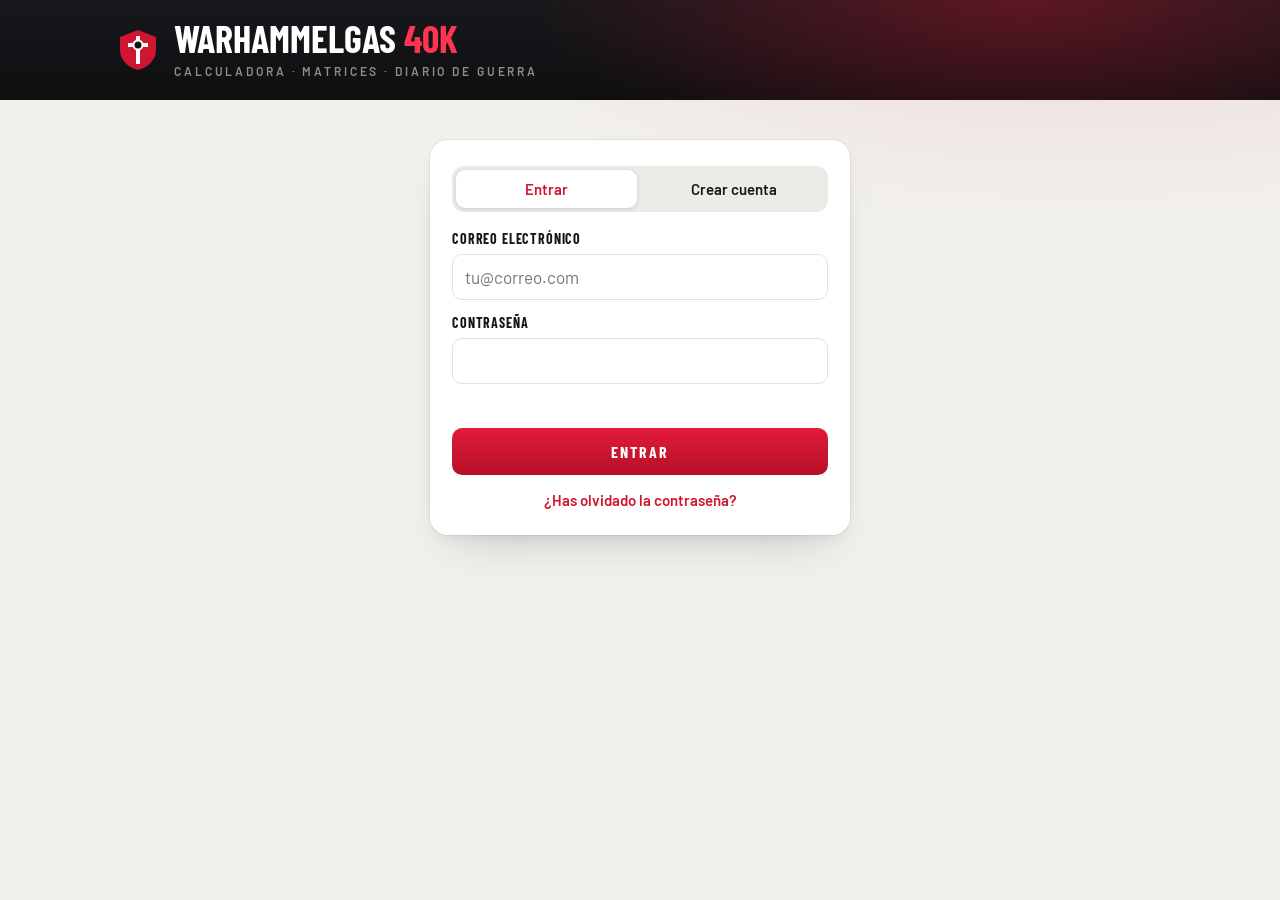
==== inicio.html @ ec007e0a "Prueba: página de inicio con login y 3 recuadros, sesión compartida y mapas de las matrices Co-Autho" ====
<!doctype html>
<html lang="es">
<head>
<meta charset="utf-8">
<meta name="viewport" content="width=device-width,initial-scale=1,viewport-fit=cover">
<meta name="theme-color" content="#141414">
<title>Warhammelgas 40k</title>
<link rel="icon" href="img/icono.svg" type="image/svg+xml">
<link rel="preconnect" href="https://fonts.googleapis.com">
<link rel="stylesheet" href="https://fonts.googleapis.com/css2?family=Barlow+Condensed:wght@500;600;700&family=Barlow:wght@400;500;600&display=swap">
<style>
:root{
  --paper:#f1f0ed; --sheet:#fff; --ink:#16171a; --muted:#6b6a66; --rule:#e2e1dc; --grey:#ecebe7;
  --red:#d01530; --red2:#a80d25;
  --f-display:"Barlow Condensed","Arial Narrow",sans-serif; --f-body:"Barlow",system-ui,-apple-system,"Segoe UI",sans-serif;
  --shadow:0 0 0 1px rgba(20,20,22,.05),0 6px 16px -6px rgba(20,20,22,.1),0 24px 48px -24px rgba(20,20,22,.2);
  color-scheme:light;
}
@media (prefers-color-scheme:dark){:root:not([data-theme="light"]){
  --paper:#121418; --sheet:#1b1f25; --ink:#e9e7e2; --muted:#9aa0a7; --rule:#2b3139; --grey:#252a31;
  --shadow:0 0 0 1px rgba(255,255,255,.06),0 16px 36px -16px rgba(0,0,0,.6); color-scheme:dark}}
*{box-sizing:border-box}
body{margin:0;min-height:100vh;background:var(--paper);background-image:radial-gradient(1100px 500px at 85% -120px,rgba(208,21,48,.14),transparent 70%);color:var(--ink);font:16px/1.5 var(--f-body)}
.wrap{max-width:1080px;margin:0 auto;padding:0 16px}
header.bar{background:radial-gradient(700px 240px at 80% 0,rgba(208,21,48,.38),transparent 70%),linear-gradient(180deg,#17181b,#0e0f11);color:#fff}
header.bar .wrap{display:flex;align-items:center;justify-content:space-between;gap:12px;flex-wrap:wrap;padding-block:20px}
.brand{display:flex;align-items:center;gap:14px}
.brand .t{font-family:var(--f-display);font-weight:700;font-size:38px;line-height:.95;text-transform:uppercase}
.brand .t em{font-style:normal;color:#ff3550}
.brand small{display:block;font-weight:600;font-size:12px;letter-spacing:.24em;text-transform:uppercase;color:#8f8d88;margin-top:6px}
.who{display:flex;align-items:center;gap:14px;font-weight:500;color:#cfcdc7}
.who button{all:unset;cursor:pointer;color:#ff8d9b;font-weight:600}.who button:hover{text-decoration:underline}
main.wrap{padding-block:32px 64px}
h1{font-family:var(--f-display);font-weight:700;font-size:clamp(30px,5vw,42px);line-height:1;text-transform:uppercase;margin:0 0 6px}
.lead{color:var(--muted);margin:0 0 26px}
.cards{display:grid;grid-template-columns:repeat(3,minmax(0,1fr));gap:20px}
@media (max-width:860px){.cards{grid-template-columns:minmax(0,1fr)}}
.card{display:flex;flex-direction:column;gap:10px;text-decoration:none;color:inherit;background:var(--sheet);border-radius:18px;box-shadow:var(--shadow);padding:22px;transition:transform .15s,box-shadow .15s;position:relative;overflow:hidden}
.card::before{content:"";position:absolute;left:0;right:0;top:0;height:4px;background:var(--c)}
.card:hover{transform:translateY(-3px);box-shadow:0 0 0 2px var(--c),var(--shadow)}
.card:focus-visible{outline:3px solid var(--c);outline-offset:3px}
.ico{width:52px;height:52px;display:grid;place-items:center;color:#fff;background:var(--c);clip-path:polygon(50% 0,100% 25%,100% 75%,50% 100%,0 75%,0 25%)}
.ico svg{width:26px;height:26px}
.card h2{font-family:var(--f-display);font-weight:700;font-size:26px;letter-spacing:.03em;text-transform:uppercase;margin:4px 0 0}
.card p{margin:0;color:var(--muted)}
.card .go{margin-top:auto;padding-top:8px;font-family:var(--f-display);font-weight:700;letter-spacing:.12em;text-transform:uppercase;color:var(--c)}
/* login */
.gate{display:flex;justify-content:center;padding-top:8px}
.gate[hidden],[hidden]{display:none!important}
.gate-card{width:100%;max-width:420px;background:var(--sheet);border-radius:18px;padding:26px 22px 22px;box-shadow:var(--shadow);display:flex;flex-direction:column;gap:16px}
.gate h2{font-family:var(--f-display);font-size:26px;text-transform:uppercase;margin:0}
.tabs{display:grid;grid-template-columns:1fr 1fr;gap:6px;background:var(--grey);padding:4px;border-radius:12px}
.tabs button{border:0;border-radius:9px;background:transparent;padding:10px 8px;font:600 15px var(--f-body);color:var(--ink);cursor:pointer}
.tabs button[aria-selected="true"]{background:var(--sheet);color:var(--red);box-shadow:0 1px 4px rgba(0,0,0,.15)}
form{display:flex;flex-direction:column;gap:12px}
label{display:flex;flex-direction:column;gap:5px;font-family:var(--f-display);font-weight:700;font-size:14px;letter-spacing:.06em;text-transform:uppercase}
input{font:400 17px var(--f-body);padding:12px;border:1.5px solid var(--rule);border-radius:10px;background:var(--sheet);color:var(--ink)}
input:focus{border-color:var(--red);outline:none}
.primary{border:0;border-radius:10px;padding:14px;font:700 16px var(--f-display);letter-spacing:.12em;text-transform:uppercase;color:#fff;background:linear-gradient(180deg,#e21b38,#b70f28);cursor:pointer}
.primary:disabled{opacity:.6;cursor:default}
.ghost{border:0;background:transparent;color:var(--red);font:600 15px var(--f-body);cursor:pointer;padding:4px}
.msg{min-height:1.4em;margin:0;font-size:14px;color:var(--red)}
</style>
</head>
<body>
<header class="bar"><div class="wrap">
  <div class="brand"><svg width="44" height="44" viewBox="0 0 44 44" aria-hidden="true"><path d="M22 2 L40 9 V22 C40 32 32 39.5 22 42 C12 39.5 4 32 4 22 V9 Z" fill="#d01530"/><path d="M22 8 V36 M12 17 H32" stroke="#fff" stroke-width="4"/><circle cx="22" cy="17" r="4.5" fill="#141414" stroke="#fff" stroke-width="2"/></svg>
    <div><div class="t">Warhammelgas <em>40k</em></div><small>Calculadora · Matrices · Diario de guerra</small></div></div>
  <div class="who" id="who" hidden><span id="whoName"></span><button type="button" id="logout">Salir</button></div>
</div></header>

<main class="wrap">
  <section class="gate" id="gate">
    <div class="gate-card" id="gateCard"></div>
  </section>

  <section id="hub" hidden>
    <h1 id="hola">Elige herramienta</h1>
    <p class="lead">Ya has entrado: las tres páginas usan esta misma sesión.</p>
    <div class="cards">
      <a class="card" href="calculadora.html" style="--c:#2a6fdb">
        <span class="ico"><svg viewBox="0 0 24 24" fill="none" stroke="currentColor" stroke-width="2" stroke-linecap="round" stroke-linejoin="round" aria-hidden="true"><rect x="3" y="3" width="18" height="18" rx="3"/><circle cx="8.5" cy="8.5" r="1.4" fill="currentColor"/><circle cx="15.5" cy="15.5" r="1.4" fill="currentColor"/><circle cx="15.5" cy="8.5" r="1.4" fill="currentColor"/><circle cx="8.5" cy="15.5" r="1.4" fill="currentColor"/></svg></span>
        <h2>Calculadora de daño</h2>
        <p>Matriz de duelos: atacante contra defensor, con tus listas guardadas.</p>
        <span class="go">Abrir &rarr;</span>
      </a>
      <a class="card" href="matrices.html" style="--c:#8a2a1e">
        <span class="ico"><svg viewBox="0 0 24 24" fill="none" stroke="currentColor" stroke-width="2" stroke-linecap="round" stroke-linejoin="round" aria-hidden="true"><path d="M3 3h18v18H3zM3 9h18M3 15h18M9 3v18M15 3v18"/></svg></span>
        <h2>Matrices de equipo</h2>
        <p>Emparejamientos contra los equipos rivales, mapas y modo torneo.</p>
        <span class="go">Abrir &rarr;</span>
      </a>
      <a class="card" href="index.html#panel" style="--c:#d01530">
        <span class="ico"><svg viewBox="0 0 24 24" fill="none" stroke="currentColor" stroke-width="2" stroke-linecap="round" stroke-linejoin="round" aria-hidden="true"><path d="M4 19V5M4 19h16M8 15l4-5 3 3 5-6"/></svg></span>
        <h2>Diario de guerra</h2>
        <p>Historial de tus partidas y estadísticas.</p>
        <span class="go">Abrir &rarr;</span>
      </a>
    </div>
  </section>
</main>

<script src="vendor/supabase.js"></script>
<script src="js/config.js"></script>
<script src="js/sesion.js"></script>
<script>
(function(){
  var sb = DGSesion.sb, $ = function(id){ return document.getElementById(id); };
  var mode = "login";

  // Solo se vuelve a páginas de esta misma web.
  function volver(){
    var v = new URLSearchParams(location.search).get("volver") || "";
    return /^[a-z0-9_-]+\.html([?#].*)?$/i.test(v) ? v : "";
  }

  var ERR = function(m){
    return /invalid login/i.test(m) ? "Correo o contraseña incorrectos." :
      /already registered|already exists/i.test(m) ? "Ya hay una cuenta con ese correo. Pulsa «Entrar»." :
      /password.*(6|short|least)/i.test(m) ? "La contraseña tiene que tener al menos 6 caracteres." :
      /email.*invalid|invalid.*email|valid email/i.test(m) ? "Ese correo no parece válido." :
      /rate|too many/i.test(m) ? "Demasiados intentos seguidos. Espera un minuto y vuelve a probar." :
      /not confirmed/i.test(m) ? "Tienes que confirmar el correo: revisa tu bandeja de entrada." :
      "No se ha podido completar. Comprueba la conexión e inténtalo otra vez.";
  };

  function gate(m, msg){
    mode = m || "login";
    var reg = mode === "signup", reset = mode === "reset", newpw = mode === "newpw";
    $("gateCard").innerHTML =
      (newpw ? '<h2>Nueva contraseña</h2>' : reset ? '<h2>Recuperar contraseña</h2><p style="margin:0;color:var(--muted)">Te enviaremos un correo con un enlace para poner una contraseña nueva.</p>' :
        '<div class="tabs" role="tablist"><button type="button" role="tab" data-m="login" aria-selected="' + !reg + '">Entrar</button><button type="button" role="tab" data-m="signup" aria-selected="' + reg + '">Crear cuenta</button></div>') +
      '<form id="f" novalidate>' +
      (reg ? '<label>Tu nombre de jugador<input id="gName" autocomplete="nickname" maxlength="40" placeholder="Por ejemplo, Miquel"></label>' : '') +
      (newpw ? '' : '<label>Correo electrónico<input id="gEmail" type="email" autocomplete="email" placeholder="tu@correo.com"></label>') +
      (reset ? '' : '<label>Contraseña<input id="gPass" type="password" autocomplete="' + (reg || newpw ? 'new-password' : 'current-password') + '" placeholder="' + (reg || newpw ? 'Mínimo 6 caracteres' : '') + '"></label>') +
      '<p class="msg" id="msg" role="status"></p>' +
      '<button class="primary" type="submit" id="btn">' + (newpw ? 'Guardar contraseña' : reset ? 'Enviar enlace' : reg ? 'Crear cuenta y entrar' : 'Entrar') + '</button>' +
      (mode === "login" ? '<button type="button" class="ghost" data-m="reset">¿Has olvidado la contraseña?</button>' : '') +
      (reset ? '<button type="button" class="ghost" data-m="login">Volver</button>' : '') +
      '</form>';
    if(msg) $("msg").textContent = msg;
    $("gate").hidden = false; $("hub").hidden = true; $("who").hidden = true;
  }

  document.addEventListener("click", function(e){ var b = e.target.closest("[data-m]"); if(b) gate(b.dataset.m); });
  document.addEventListener("submit", async function(e){
    if(e.target.id !== "f") return; e.preventDefault();
    var msg = $("msg"), btn = $("btn"), v = function(id){ var x = $(id); return x ? x.value.trim() : ""; };
    var email = v("gEmail"), pass = $("gPass") ? $("gPass").value : "", name = v("gName");
    if(mode === "signup" && !name){ msg.textContent = "Escribe tu nombre de jugador."; return; }
    if(mode !== "newpw" && !/^\S+@\S+\.\S+$/.test(email)){ msg.textContent = "Escribe un correo válido."; return; }
    if(mode !== "reset" && pass.length < 6){ msg.textContent = "La contraseña tiene que tener al menos 6 caracteres."; return; }
    btn.disabled = true; msg.textContent = "Un momento…";
    try{
      var r;
      if(mode === "login") r = await sb.auth.signInWithPassword({ email: email, password: pass });
      else if(mode === "signup") r = await sb.auth.signUp({ email: email, password: pass, options: { data: { name: name } } });
      else if(mode === "reset") r = await sb.auth.resetPasswordForEmail(email, { redirectTo: location.origin + location.pathname });
      else r = await sb.auth.updateUser({ password: pass });
      if(r.error) throw r.error;
      if(mode === "reset"){ msg.textContent = "Listo. Revisa tu correo y abre el enlace para poner una contraseña nueva."; btn.disabled = false; return; }
      if(mode === "signup" && !r.data.session){ msg.textContent = "Cuenta creada. Revisa tu correo para confirmarla y después entra."; btn.disabled = false; return; }
      if(mode === "newpw") history.replaceState(null, "", location.pathname);
    }catch(err){ msg.textContent = ERR(String((err && err.message) || err)); btn.disabled = false; }
  });

  function entrar(session){
    var dest = volver();
    if(dest){ location.replace(dest); return; }
    $("gate").hidden = true; $("hub").hidden = false; $("who").hidden = false;
    var n = DGSesion.nombre(session.user);
    $("whoName").textContent = n; $("hola").textContent = "Hola, " + n + ". Elige herramienta";
  }

  $("logout").onclick = async function(){ await sb.auth.signOut(); };

  if(!sb){ gate("login", "La web aún no está conectada a la base de datos."); return; }
  sb.auth.onAuthStateChange(function(ev, session){
    if(ev === "PASSWORD_RECOVERY"){ gate("newpw"); return; }
    setTimeout(function(){ if(session) entrar(session); else if(mode !== "newpw") gate(mode === "signup" ? "signup" : "login"); }, 0);
  });
})();
</script>
</body>
</html>
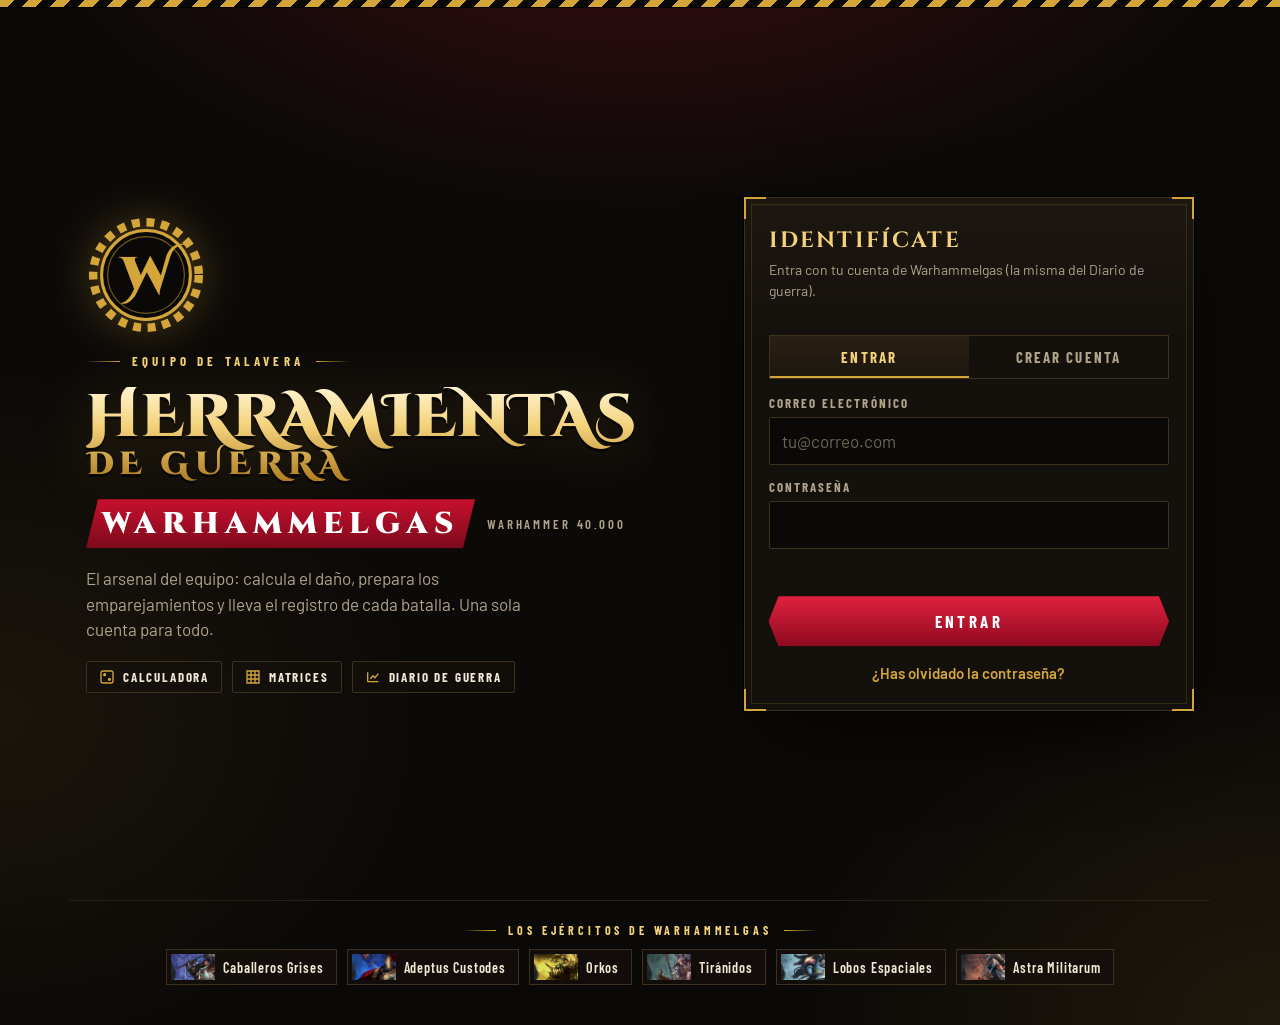
==== commit 9f0ed6b3: "Inicio: diseño «Herramientas de Guerra» con la marca Warhammelgas Co-Authored-By: Claude Opus 5.5 <n" ====
--- a/inicio.html
+++ b/inicio.html
@@ -3,101 +3,227 @@
 <head>
 <meta charset="utf-8">
 <meta name="viewport" content="width=device-width,initial-scale=1,viewport-fit=cover">
-<meta name="theme-color" content="#141414">
-<title>Warhammelgas 40k</title>
+<meta name="theme-color" content="#0b0907">
+<title>Herramientas de Guerra · Warhammelgas</title>
 <link rel="icon" href="img/icono.svg" type="image/svg+xml">
 <link rel="preconnect" href="https://fonts.googleapis.com">
-<link rel="stylesheet" href="https://fonts.googleapis.com/css2?family=Barlow+Condensed:wght@500;600;700&family=Barlow:wght@400;500;600&display=swap">
+<link rel="stylesheet" href="https://fonts.googleapis.com/css2?family=Cinzel:wght@600;700;900&family=Cinzel+Decorative:wght@700;900&family=Barlow+Condensed:wght@500;600;700&family=Barlow:wght@400;500;600&display=swap">
 <style>
+/* Grimdark: negro cálido, oro viejo y rojo sangre. Mismo aspecto en claro y oscuro a propósito (es una portada). */
 :root{
-  --paper:#f1f0ed; --sheet:#fff; --ink:#16171a; --muted:#6b6a66; --rule:#e2e1dc; --grey:#ecebe7;
-  --red:#d01530; --red2:#a80d25;
+  --bg:#0b0907; --bg2:#15100b; --panel:#14100c; --panel2:#1c1610; --line:#3d301d; --line2:#2a2115;
+  --fg:#f1e9d6; --muted:#b0a48b; --gold:#d4a63a; --gold2:#f3d27a; --red:#c8102e; --red2:#7d0a1c;
+  --f-goth:"Cinzel",Georgia,serif; --f-deco:"Cinzel Decorative","Cinzel",Georgia,serif;
   --f-display:"Barlow Condensed","Arial Narrow",sans-serif; --f-body:"Barlow",system-ui,-apple-system,"Segoe UI",sans-serif;
-  --shadow:0 0 0 1px rgba(20,20,22,.05),0 6px 16px -6px rgba(20,20,22,.1),0 24px 48px -24px rgba(20,20,22,.2);
-  color-scheme:light;
+  color-scheme:dark;
 }
-@media (prefers-color-scheme:dark){:root:not([data-theme="light"]){
-  --paper:#121418; --sheet:#1b1f25; --ink:#e9e7e2; --muted:#9aa0a7; --rule:#2b3139; --grey:#252a31;
-  --shadow:0 0 0 1px rgba(255,255,255,.06),0 16px 36px -16px rgba(0,0,0,.6); color-scheme:dark}}
+@media (prefers-color-scheme:dark){:root:not([data-theme="light"]){color-scheme:dark}}
+:root[data-theme="dark"]{color-scheme:dark}
 *{box-sizing:border-box}
-body{margin:0;min-height:100vh;background:var(--paper);background-image:radial-gradient(1100px 500px at 85% -120px,rgba(208,21,48,.14),transparent 70%);color:var(--ink);font:16px/1.5 var(--f-body)}
-.wrap{max-width:1080px;margin:0 auto;padding:0 16px}
-header.bar{background:radial-gradient(700px 240px at 80% 0,rgba(208,21,48,.38),transparent 70%),linear-gradient(180deg,#17181b,#0e0f11);color:#fff}
-header.bar .wrap{display:flex;align-items:center;justify-content:space-between;gap:12px;flex-wrap:wrap;padding-block:20px}
-.brand{display:flex;align-items:center;gap:14px}
-.brand .t{font-family:var(--f-display);font-weight:700;font-size:38px;line-height:.95;text-transform:uppercase}
-.brand .t em{font-style:normal;color:#ff3550}
-.brand small{display:block;font-weight:600;font-size:12px;letter-spacing:.24em;text-transform:uppercase;color:#8f8d88;margin-top:6px}
-.who{display:flex;align-items:center;gap:14px;font-weight:500;color:#cfcdc7}
-.who button{all:unset;cursor:pointer;color:#ff8d9b;font-weight:600}.who button:hover{text-decoration:underline}
-main.wrap{padding-block:32px 64px}
-h1{font-family:var(--f-display);font-weight:700;font-size:clamp(30px,5vw,42px);line-height:1;text-transform:uppercase;margin:0 0 6px}
-.lead{color:var(--muted);margin:0 0 26px}
-.cards{display:grid;grid-template-columns:repeat(3,minmax(0,1fr));gap:20px}
-@media (max-width:860px){.cards{grid-template-columns:minmax(0,1fr)}}
-.card{display:flex;flex-direction:column;gap:10px;text-decoration:none;color:inherit;background:var(--sheet);border-radius:18px;box-shadow:var(--shadow);padding:22px;transition:transform .15s,box-shadow .15s;position:relative;overflow:hidden}
-.card::before{content:"";position:absolute;left:0;right:0;top:0;height:4px;background:var(--c)}
-.card:hover{transform:translateY(-3px);box-shadow:0 0 0 2px var(--c),var(--shadow)}
-.card:focus-visible{outline:3px solid var(--c);outline-offset:3px}
-.ico{width:52px;height:52px;display:grid;place-items:center;color:#fff;background:var(--c);clip-path:polygon(50% 0,100% 25%,100% 75%,50% 100%,0 75%,0 25%)}
-.ico svg{width:26px;height:26px}
-.card h2{font-family:var(--f-display);font-weight:700;font-size:26px;letter-spacing:.03em;text-transform:uppercase;margin:4px 0 0}
-.card p{margin:0;color:var(--muted)}
-.card .go{margin-top:auto;padding-top:8px;font-family:var(--f-display);font-weight:700;letter-spacing:.12em;text-transform:uppercase;color:var(--c)}
-/* login */
-.gate{display:flex;justify-content:center;padding-top:8px}
-.gate[hidden],[hidden]{display:none!important}
-.gate-card{width:100%;max-width:420px;background:var(--sheet);border-radius:18px;padding:26px 22px 22px;box-shadow:var(--shadow);display:flex;flex-direction:column;gap:16px}
-.gate h2{font-family:var(--f-display);font-size:26px;text-transform:uppercase;margin:0}
-.tabs{display:grid;grid-template-columns:1fr 1fr;gap:6px;background:var(--grey);padding:4px;border-radius:12px}
-.tabs button{border:0;border-radius:9px;background:transparent;padding:10px 8px;font:600 15px var(--f-body);color:var(--ink);cursor:pointer}
-.tabs button[aria-selected="true"]{background:var(--sheet);color:var(--red);box-shadow:0 1px 4px rgba(0,0,0,.15)}
-form{display:flex;flex-direction:column;gap:12px}
-label{display:flex;flex-direction:column;gap:5px;font-family:var(--f-display);font-weight:700;font-size:14px;letter-spacing:.06em;text-transform:uppercase}
-input{font:400 17px var(--f-body);padding:12px;border:1.5px solid var(--rule);border-radius:10px;background:var(--sheet);color:var(--ink)}
-input:focus{border-color:var(--red);outline:none}
-.primary{border:0;border-radius:10px;padding:14px;font:700 16px var(--f-display);letter-spacing:.12em;text-transform:uppercase;color:#fff;background:linear-gradient(180deg,#e21b38,#b70f28);cursor:pointer}
+html,body{margin:0}
+body{min-height:100vh;background:
+   radial-gradient(900px 520px at 50% -160px,rgba(200,16,46,.28),transparent 70%),
+   radial-gradient(700px 500px at 100% 100%,rgba(212,166,58,.10),transparent 70%),
+   radial-gradient(600px 500px at 0% 70%,rgba(212,166,58,.07),transparent 70%),
+   var(--bg);
+  color:var(--fg);font:16px/1.5 var(--f-body);overflow-x:hidden}
+/* grano */
+body::after{content:"";position:fixed;inset:0;pointer-events:none;z-index:0;opacity:.09;mix-blend-mode:overlay;
+  background-image:url("data:image/svg+xml;utf8,<svg xmlns='http://www.w3.org/2000/svg' width='180' height='180'><filter id='n'><feTurbulence type='fractalNoise' baseFrequency='.85' numOctaves='2' stitchTiles='stitch'/><feColorMatrix values='0 0 0 0 1  0 0 0 0 .9  0 0 0 0 .7  0 0 0 .9 0'/></filter><rect width='180' height='180' filter='url(%23n)'/></svg>")}
+/* franja de peligro arriba */
+.hazard{height:8px;background:repeating-linear-gradient(-45deg,var(--gold) 0 10px,#0b0907 10px 20px);border-bottom:1px solid #000;position:relative;z-index:2}
+.wrap{max-width:1140px;margin:0 auto;padding:0 16px;position:relative;z-index:1}
+[hidden]{display:none!important}
+
+/* barra superior (solo dentro) */
+.top{display:flex;align-items:center;justify-content:space-between;gap:12px;padding-block:14px;border-bottom:1px solid var(--line2)}
+.mini{display:flex;align-items:center;gap:10px;font:700 15px var(--f-goth);letter-spacing:.14em;text-transform:uppercase;color:var(--gold)}
+.mini svg{width:34px;height:34px}
+.who{display:flex;align-items:center;gap:14px;font-weight:500;color:var(--muted)}
+.who b{color:var(--fg);font-weight:600}
+.who span{white-space:nowrap}
+@media (max-width:480px){.mini{font-size:0;gap:0}.mini svg{width:38px;height:38px}}
+.who button{all:unset;cursor:pointer;color:var(--gold);font:700 13px var(--f-display);letter-spacing:.14em;text-transform:uppercase;padding:6px 12px;border:1px solid var(--line);border-radius:2px}
+.who button:hover{border-color:var(--gold)}
+
+/* emblema */
+.crest{color:var(--gold);filter:drop-shadow(0 0 22px rgba(212,166,58,.35))}
+.crest .ring{transform-origin:50% 50%;animation:spin 80s linear infinite}
+@keyframes spin{to{transform:rotate(360deg)}}
+
+/* portada (login) */
+.hero{display:grid;grid-template-columns:minmax(0,1.15fr) minmax(0,.85fr);gap:48px;align-items:center;min-height:calc(100vh - 8px);padding-block:40px}
+@media (max-width:900px){.hero{grid-template-columns:minmax(0,1fr);gap:28px;min-height:0;padding-block:28px 48px}}
+.intro{display:flex;flex-direction:column;gap:18px}
+.intro .crest{width:120px;height:120px}
+@media (max-width:900px){.intro{align-items:center;text-align:center}.intro .crest{width:92px;height:92px}}
+.team{display:inline-flex;align-items:center;gap:12px;font:700 13px var(--f-display);letter-spacing:.32em;text-transform:uppercase;color:var(--gold2)}
+.team::before,.team::after{content:"";width:34px;height:1px;background:linear-gradient(90deg,transparent,var(--gold))}
+.team::after{transform:scaleX(-1)}
+.title{margin:0;font-family:var(--f-deco);font-weight:900;font-size:clamp(34px,4.7vw,60px);line-height:1.02;letter-spacing:.01em;text-transform:uppercase;
+  background:linear-gradient(180deg,#fff3cf 0%,#f3d27a 42%,#b07d22 100%);-webkit-background-clip:text;background-clip:text;color:transparent;
+  filter:drop-shadow(0 3px 0 rgba(0,0,0,.6)) drop-shadow(0 0 28px rgba(212,166,58,.18))}
+.title span{display:block;font-size:.54em;letter-spacing:.18em;color:transparent}
+.brandname{display:flex;align-items:center;gap:12px;flex-wrap:wrap}
+.brandname strong{font:900 clamp(22px,3vw,30px)/1 var(--f-goth);letter-spacing:.2em;text-transform:uppercase;color:#fff;background:linear-gradient(180deg,var(--red),var(--red2));padding:10px 16px 9px;clip-path:polygon(12px 0,100% 0,calc(100% - 12px) 100%,0 100%);box-shadow:0 10px 30px -10px rgba(200,16,46,.8)}
+.brandname small{font:600 13px var(--f-display);letter-spacing:.22em;text-transform:uppercase;color:var(--muted)}
+.tag{margin:0;color:var(--muted);max-width:46ch;font-size:17px}
+.tools{display:flex;gap:10px;flex-wrap:wrap}
+@media (max-width:900px){.tools,.brandname{justify-content:center}}
+.tools span{display:inline-flex;align-items:center;gap:8px;font:700 13px var(--f-display);letter-spacing:.14em;text-transform:uppercase;color:var(--fg);padding:7px 12px;border:1px solid var(--line);background:rgba(20,16,12,.7);border-radius:2px}
+.tools svg{width:16px;height:16px;color:var(--gold)}
+
+/* tarjeta de entrada: placa con esquinas de oro */
+.plate{position:relative;background:linear-gradient(180deg,#1d1710,var(--panel) 140px);border:1px solid var(--line);border-radius:2px;padding:28px 24px 24px;box-shadow:0 30px 80px -30px #000,0 0 0 1px #000}
+.plate::before{content:"";position:absolute;inset:6px;border:1px solid rgba(212,166,58,.16);pointer-events:none}
+.plate::after{content:"";position:absolute;inset:-1px;pointer-events:none;background:
+ linear-gradient(var(--gold),var(--gold)) top left/22px 2px no-repeat,linear-gradient(var(--gold),var(--gold)) top left/2px 22px no-repeat,
+ linear-gradient(var(--gold),var(--gold)) top right/22px 2px no-repeat,linear-gradient(var(--gold),var(--gold)) top right/2px 22px no-repeat,
+ linear-gradient(var(--gold),var(--gold)) bottom left/22px 2px no-repeat,linear-gradient(var(--gold),var(--gold)) bottom left/2px 22px no-repeat,
+ linear-gradient(var(--gold),var(--gold)) bottom right/22px 2px no-repeat,linear-gradient(var(--gold),var(--gold)) bottom right/2px 22px no-repeat}
+.plate h2{margin:0 0 4px;font:700 22px var(--f-goth);letter-spacing:.1em;text-transform:uppercase;color:var(--gold2)}
+.plate .sub{margin:0 0 18px;color:var(--muted);font-size:14px}
+.gate-in{display:flex;flex-direction:column;gap:16px;position:relative;z-index:1}
+.tabs{display:grid;grid-template-columns:1fr 1fr;border:1px solid var(--line)}
+.tabs button{border:0;background:transparent;padding:12px 8px;font:700 15px var(--f-display);letter-spacing:.14em;text-transform:uppercase;color:var(--muted);cursor:pointer}
+.tabs button[aria-selected="true"]{background:linear-gradient(180deg,#2a2013,#1c160f);color:var(--gold2);box-shadow:inset 0 -2px 0 var(--gold)}
+form{display:flex;flex-direction:column;gap:14px}
+label{display:flex;flex-direction:column;gap:6px;font:700 13px var(--f-display);letter-spacing:.16em;text-transform:uppercase;color:var(--muted)}
+input{font:400 17px var(--f-body);padding:13px 12px;border:1px solid var(--line);border-radius:2px;background:#0b0907;color:var(--fg)}
+input::placeholder{color:#6f6553}
+input:focus{border-color:var(--gold);outline:none;box-shadow:0 0 0 3px rgba(212,166,58,.18)}
+.primary{border:0;padding:15px;font:700 17px var(--f-display);letter-spacing:.2em;text-transform:uppercase;color:#fff;cursor:pointer;
+  background:linear-gradient(180deg,#e0213e,#8f0a1f);clip-path:polygon(10px 0,calc(100% - 10px) 0,100% 50%,calc(100% - 10px) 100%,10px 100%,0 50%);
+  box-shadow:0 10px 30px -10px rgba(200,16,46,.8);transition:filter .15s}
+.primary:hover{filter:brightness(1.12)}
 .primary:disabled{opacity:.6;cursor:default}
-.ghost{border:0;background:transparent;color:var(--red);font:600 15px var(--f-body);cursor:pointer;padding:4px}
-.msg{min-height:1.4em;margin:0;font-size:14px;color:var(--red)}
+.ghost{border:0;background:transparent;color:var(--gold);font:600 15px var(--f-body);cursor:pointer;padding:4px}
+.ghost:hover{text-decoration:underline}
+.msg{min-height:1.4em;margin:0;font-size:14px;color:#ff7a86}
+
+/* dentro: elegir herramienta */
+.hubhead{display:flex;align-items:center;gap:22px;padding-block:36px 26px}
+.hubhead .crest{width:96px;height:96px;flex:none}
+.hubhead .title{font-size:clamp(32px,5vw,58px)}
+.hubhead p{margin:8px 0 0;color:var(--muted);font-size:17px}
+.hubhead p b{color:var(--gold2);font-weight:600}
+@media (max-width:640px){.hubhead{flex-direction:column;text-align:center;gap:14px;padding-block:26px 18px}.hubhead .crest{width:76px;height:76px}.hubhead .team{justify-content:center}}
+.cards{display:grid;grid-template-columns:repeat(3,minmax(0,1fr));gap:22px;padding-bottom:28px}
+@media (max-width:900px){.cards{grid-template-columns:minmax(0,1fr)}}
+.card{--c:var(--gold);position:relative;display:flex;flex-direction:column;gap:12px;min-height:330px;padding:26px 24px 22px;text-decoration:none;color:var(--fg);overflow:hidden;
+  background:radial-gradient(420px 260px at 100% 0,color-mix(in srgb,var(--c) 34%,transparent),transparent 70%),linear-gradient(180deg,#1b150f,#100c09);
+  border:1px solid var(--line);border-radius:2px;box-shadow:0 24px 60px -30px #000;transition:transform .2s,border-color .2s,box-shadow .2s}
+.card::before{content:"";position:absolute;inset:6px;border:1px solid color-mix(in srgb,var(--c) 30%,transparent);pointer-events:none}
+.card:hover{transform:translateY(-4px);border-color:var(--c);box-shadow:0 0 0 1px var(--c),0 30px 70px -30px color-mix(in srgb,var(--c) 70%,#000)}
+.card:focus-visible{outline:3px solid var(--gold2);outline-offset:3px}
+.card .art{position:absolute;right:-30px;bottom:-30px;width:190px;height:190px;color:var(--c);opacity:.11;transition:opacity .2s,transform .3s}
+.card:hover .art{opacity:.3;transform:rotate(-6deg) scale(1.05)}
+.num{font:900 14px var(--f-goth);letter-spacing:.3em;color:var(--c)}
+.ico{width:62px;height:62px;display:grid;place-items:center;color:#fff;background:linear-gradient(160deg,var(--c),color-mix(in srgb,var(--c) 45%,#000));clip-path:polygon(50% 0,100% 25%,100% 75%,50% 100%,0 75%,0 25%);box-shadow:0 0 0 2px var(--gold)}
+.ico svg{width:30px;height:30px}
+.card h3{margin:2px 0 0;font:700 25px/1.1 var(--f-goth);letter-spacing:.06em;text-transform:uppercase;color:#fff}
+.card p{margin:0;color:var(--muted);max-width:30ch;position:relative}
+.card .go{margin-top:auto;display:inline-flex;align-items:center;gap:10px;font:700 15px var(--f-display);letter-spacing:.2em;text-transform:uppercase;color:var(--c);position:relative}
+.card .go i{font-style:normal;transition:transform .2s}
+.card:hover .go i{transform:translateX(6px)}
+
+/* franja del equipo */
+.roster{border-top:1px solid var(--line2);padding-block:22px 40px;display:flex;flex-direction:column;gap:12px;align-items:center;text-align:center}
+.roster .team{font-size:12px}
+.armies{display:flex;flex-wrap:wrap;justify-content:center;gap:10px}
+.army{display:flex;align-items:center;gap:8px;padding:4px 12px 4px 4px;border:1px solid var(--line);background:rgba(20,16,12,.8);font:600 14px var(--f-display);letter-spacing:.06em;color:var(--fg)}
+.army img{width:44px;height:26px;object-fit:cover;display:block;filter:saturate(1.1)}
+.intro .armies{justify-content:flex-start}
+@media (max-width:900px){.intro .armies{justify-content:center}}
+@media (prefers-reduced-motion:reduce){*{animation:none!important;transition:none!important}}
 </style>
 </head>
 <body>
-<header class="bar"><div class="wrap">
-  <div class="brand"><svg width="44" height="44" viewBox="0 0 44 44" aria-hidden="true"><path d="M22 2 L40 9 V22 C40 32 32 39.5 22 42 C12 39.5 4 32 4 22 V9 Z" fill="#d01530"/><path d="M22 8 V36 M12 17 H32" stroke="#fff" stroke-width="4"/><circle cx="22" cy="17" r="4.5" fill="#141414" stroke="#fff" stroke-width="2"/></svg>
-    <div><div class="t">Warhammelgas <em>40k</em></div><small>Calculadora · Matrices · Diario de guerra</small></div></div>
-  <div class="who" id="who" hidden><span id="whoName"></span><button type="button" id="logout">Salir</button></div>
-</div></header>
-
-<main class="wrap">
-  <section class="gate" id="gate">
-    <div class="gate-card" id="gateCard"></div>
+<div class="hazard" aria-hidden="true"></div>
+
+<svg width="0" height="0" style="position:absolute" aria-hidden="true">
+  <symbol id="crest" viewBox="0 0 100 100">
+    <g class="ring"><circle cx="50" cy="50" r="44" fill="none" stroke="currentColor" stroke-width="7" stroke-dasharray="6.6 5.6"/></g>
+    <circle cx="50" cy="50" r="37" fill="#0b0907" stroke="currentColor" stroke-width="2.5"/>
+    <circle cx="50" cy="50" r="32" fill="none" stroke="currentColor" stroke-width="1" opacity=".5"/>
+    <text x="50" y="66" text-anchor="middle" font-family="Cinzel Decorative, Cinzel, Georgia, serif" font-weight="900" font-size="44" fill="currentColor">W</text>
+  </symbol>
+</svg>
+
+<header class="wrap top" id="topbar" hidden>
+  <div class="mini"><svg class="crest"><use href="#crest"/></svg>Warhammelgas</div>
+  <div class="who"><span>Hola, <b id="whoName"></b></span><button type="button" id="logout">Salir</button></div>
+</header>
+
+<main>
+  <!-- Portada con el inicio de sesión -->
+  <section class="wrap hero" id="gate">
+    <div class="intro">
+      <svg class="crest" aria-hidden="true"><use href="#crest"/></svg>
+      <div class="team">Equipo de Talavera</div>
+      <h1 class="title">Herramientas<span>de Guerra</span></h1>
+      <div class="brandname"><strong>Warhammelgas</strong><small>Warhammer 40.000</small></div>
+      <p class="tag">El arsenal del equipo: calcula el daño, prepara los emparejamientos y lleva el registro de cada batalla. Una sola cuenta para todo.</p>
+      <div class="tools">
+        <span><svg viewBox="0 0 24 24" fill="none" stroke="currentColor" stroke-width="2"><rect x="3" y="3" width="18" height="18" rx="3"/><circle cx="8.5" cy="8.5" r="1.4" fill="currentColor"/><circle cx="15.5" cy="15.5" r="1.4" fill="currentColor"/></svg>Calculadora</span>
+        <span><svg viewBox="0 0 24 24" fill="none" stroke="currentColor" stroke-width="2"><path d="M3 3h18v18H3zM3 9h18M3 15h18M9 3v18M15 3v18"/></svg>Matrices</span>
+        <span><svg viewBox="0 0 24 24" fill="none" stroke="currentColor" stroke-width="2"><path d="M4 19V5M4 19h16M8 15l4-5 3 3 5-6"/></svg>Diario de guerra</span>
+      </div>
+    </div>
+    <div class="plate"><div class="gate-in" id="gateCard"></div></div>
   </section>
 
+  <!-- Dentro: elegir herramienta -->
   <section id="hub" hidden>
-    <h1 id="hola">Elige herramienta</h1>
-    <p class="lead">Ya has entrado: las tres páginas usan esta misma sesión.</p>
-    <div class="cards">
-      <a class="card" href="calculadora.html" style="--c:#2a6fdb">
-        <span class="ico"><svg viewBox="0 0 24 24" fill="none" stroke="currentColor" stroke-width="2" stroke-linecap="round" stroke-linejoin="round" aria-hidden="true"><rect x="3" y="3" width="18" height="18" rx="3"/><circle cx="8.5" cy="8.5" r="1.4" fill="currentColor"/><circle cx="15.5" cy="15.5" r="1.4" fill="currentColor"/><circle cx="15.5" cy="8.5" r="1.4" fill="currentColor"/><circle cx="8.5" cy="15.5" r="1.4" fill="currentColor"/></svg></span>
-        <h2>Calculadora de daño</h2>
-        <p>Matriz de duelos: atacante contra defensor, con tus listas guardadas.</p>
-        <span class="go">Abrir &rarr;</span>
-      </a>
-      <a class="card" href="matrices.html" style="--c:#8a2a1e">
-        <span class="ico"><svg viewBox="0 0 24 24" fill="none" stroke="currentColor" stroke-width="2" stroke-linecap="round" stroke-linejoin="round" aria-hidden="true"><path d="M3 3h18v18H3zM3 9h18M3 15h18M9 3v18M15 3v18"/></svg></span>
-        <h2>Matrices de equipo</h2>
-        <p>Emparejamientos contra los equipos rivales, mapas y modo torneo.</p>
-        <span class="go">Abrir &rarr;</span>
-      </a>
-      <a class="card" href="index.html#panel" style="--c:#d01530">
-        <span class="ico"><svg viewBox="0 0 24 24" fill="none" stroke="currentColor" stroke-width="2" stroke-linecap="round" stroke-linejoin="round" aria-hidden="true"><path d="M4 19V5M4 19h16M8 15l4-5 3 3 5-6"/></svg></span>
-        <h2>Diario de guerra</h2>
-        <p>Historial de tus partidas y estadísticas.</p>
-        <span class="go">Abrir &rarr;</span>
-      </a>
+    <div class="wrap">
+      <div class="hubhead">
+        <svg class="crest" aria-hidden="true"><use href="#crest"/></svg>
+        <div>
+          <div class="team">Warhammelgas · Talavera</div>
+          <h1 class="title">Herramientas de Guerra</h1>
+          <p id="hola">Elige tu herramienta. Ya has entrado y las tres usan tu misma cuenta.</p>
+        </div>
+      </div>
+      <div class="cards">
+        <a class="card" href="calculadora.html" style="--c:#3b8fe8">
+          <svg class="art" viewBox="0 0 24 24" fill="none" stroke="currentColor" stroke-width="1.4" aria-hidden="true"><rect x="3" y="3" width="18" height="18" rx="3"/><circle cx="8" cy="8" r="1.5" fill="currentColor"/><circle cx="16" cy="16" r="1.5" fill="currentColor"/><circle cx="16" cy="8" r="1.5" fill="currentColor"/><circle cx="8" cy="16" r="1.5" fill="currentColor"/><circle cx="12" cy="12" r="1.5" fill="currentColor"/></svg>
+          <span class="num">I</span>
+          <span class="ico"><svg viewBox="0 0 24 24" fill="none" stroke="currentColor" stroke-width="2" stroke-linecap="round" stroke-linejoin="round" aria-hidden="true"><path d="M14.5 17.5 3 6V3h3l11.5 11.5M13 19l6-6M16 16l4 4M19 21l2-2"/></svg></span>
+          <h3>Calculadora de daño</h3>
+          <p>La matriz de duelos: atacante contra defensor, con tus listas guardadas.</p>
+          <span class="go">Entrar <i>&rarr;</i></span>
+        </a>
+        <a class="card" href="matrices.html" style="--c:#d4a63a">
+          <svg class="art" viewBox="0 0 24 24" fill="none" stroke="currentColor" stroke-width="1.4" aria-hidden="true"><path d="M3 3h18v18H3zM3 9h18M3 15h18M9 3v18M15 3v18"/></svg>
+          <span class="num">II</span>
+          <span class="ico"><svg viewBox="0 0 24 24" fill="none" stroke="currentColor" stroke-width="2" stroke-linecap="round" stroke-linejoin="round" aria-hidden="true"><path d="M3 3h18v18H3zM3 9h18M3 15h18M9 3v18M15 3v18"/></svg></span>
+          <h3>Matrices de equipo</h3>
+          <p>Emparejamientos contra los equipos rivales, mapas y modo torneo.</p>
+          <span class="go">Entrar <i>&rarr;</i></span>
+        </a>
+        <a class="card" href="index.html#panel" style="--c:#e0233f">
+          <svg class="art" viewBox="0 0 24 24" fill="none" stroke="currentColor" stroke-width="1.4" aria-hidden="true"><path d="M12 2 20 5v7c0 5-3.5 8.5-8 10-4.5-1.5-8-5-8-10V5z"/><path d="M12 6v12M8 10h8"/></svg>
+          <span class="num">III</span>
+          <span class="ico"><svg viewBox="0 0 24 24" fill="none" stroke="currentColor" stroke-width="2" stroke-linecap="round" stroke-linejoin="round" aria-hidden="true"><path d="M4 19V5M4 19h16M8 15l4-5 3 3 5-6"/></svg></span>
+          <h3>Diario de guerra</h3>
+          <p>El historial de tus partidas y tus estadísticas.</p>
+          <span class="go">Entrar <i>&rarr;</i></span>
+        </a>
+      </div>
     </div>
   </section>
+
+  <footer class="wrap roster">
+    <div class="team">Los ejércitos de Warhammelgas</div>
+    <div class="armies">
+      <span class="army"><img src="img/facciones/Grey_Knights.jpg" alt="">Caballeros Grises</span>
+      <span class="army"><img src="img/facciones/Adeptus_Custodes.jpg" alt="">Adeptus Custodes</span>
+      <span class="army"><img src="img/facciones/Orks.jpg" alt="">Orkos</span>
+      <span class="army"><img src="img/facciones/Tyranids.jpg" alt="">Tiránidos</span>
+      <span class="army"><img src="img/facciones/Space_Wolves.jpg" alt="">Lobos Espaciales</span>
+      <span class="army"><img src="img/facciones/Astra_Militarum.jpg" alt="">Astra Militarum</span>
+    </div>
+  </footer>
 </main>
 
 <script src="vendor/supabase.js"></script>
@@ -128,7 +254,8 @@
     mode = m || "login";
     var reg = mode === "signup", reset = mode === "reset", newpw = mode === "newpw";
     $("gateCard").innerHTML =
-      (newpw ? '<h2>Nueva contraseña</h2>' : reset ? '<h2>Recuperar contraseña</h2><p style="margin:0;color:var(--muted)">Te enviaremos un correo con un enlace para poner una contraseña nueva.</p>' :
+      (newpw ? '<div><h2>Nueva contraseña</h2></div>' : reset ? '<div><h2>Recuperar contraseña</h2><p class="sub">Te enviaremos un correo con un enlace para poner una contraseña nueva.</p></div>' :
+        '<div><h2>' + (reg ? 'Alístate' : 'Identifícate') + '</h2><p class="sub">' + (reg ? 'Crea tu cuenta de Warhammelgas.' : 'Entra con tu cuenta de Warhammelgas (la misma del Diario de guerra).') + '</p></div>' +
         '<div class="tabs" role="tablist"><button type="button" role="tab" data-m="login" aria-selected="' + !reg + '">Entrar</button><button type="button" role="tab" data-m="signup" aria-selected="' + reg + '">Crear cuenta</button></div>') +
       '<form id="f" novalidate>' +
       (reg ? '<label>Tu nombre de jugador<input id="gName" autocomplete="nickname" maxlength="40" placeholder="Por ejemplo, Miquel"></label>' : '') +
@@ -140,7 +267,7 @@
       (reset ? '<button type="button" class="ghost" data-m="login">Volver</button>' : '') +
       '</form>';
     if(msg) $("msg").textContent = msg;
-    $("gate").hidden = false; $("hub").hidden = true; $("who").hidden = true;
+    $("gate").hidden = false; $("hub").hidden = true; $("topbar").hidden = true;
   }
 
   document.addEventListener("click", function(e){ var b = e.target.closest("[data-m]"); if(b) gate(b.dataset.m); });
@@ -168,9 +295,11 @@
   function entrar(session){
     var dest = volver();
     if(dest){ location.replace(dest); return; }
-    $("gate").hidden = true; $("hub").hidden = false; $("who").hidden = false;
+    $("gate").hidden = true; $("hub").hidden = false; $("topbar").hidden = false;
     var n = DGSesion.nombre(session.user);
-    $("whoName").textContent = n; $("hola").textContent = "Hola, " + n + ". Elige herramienta";
+    $("whoName").textContent = n;
+    $("hola").innerHTML = "Bienvenido, <b></b>. Elige tu herramienta: las tres usan tu misma cuenta.";
+    $("hola").querySelector("b").textContent = n;
   }
 
   $("logout").onclick = async function(){ await sb.auth.signOut(); };
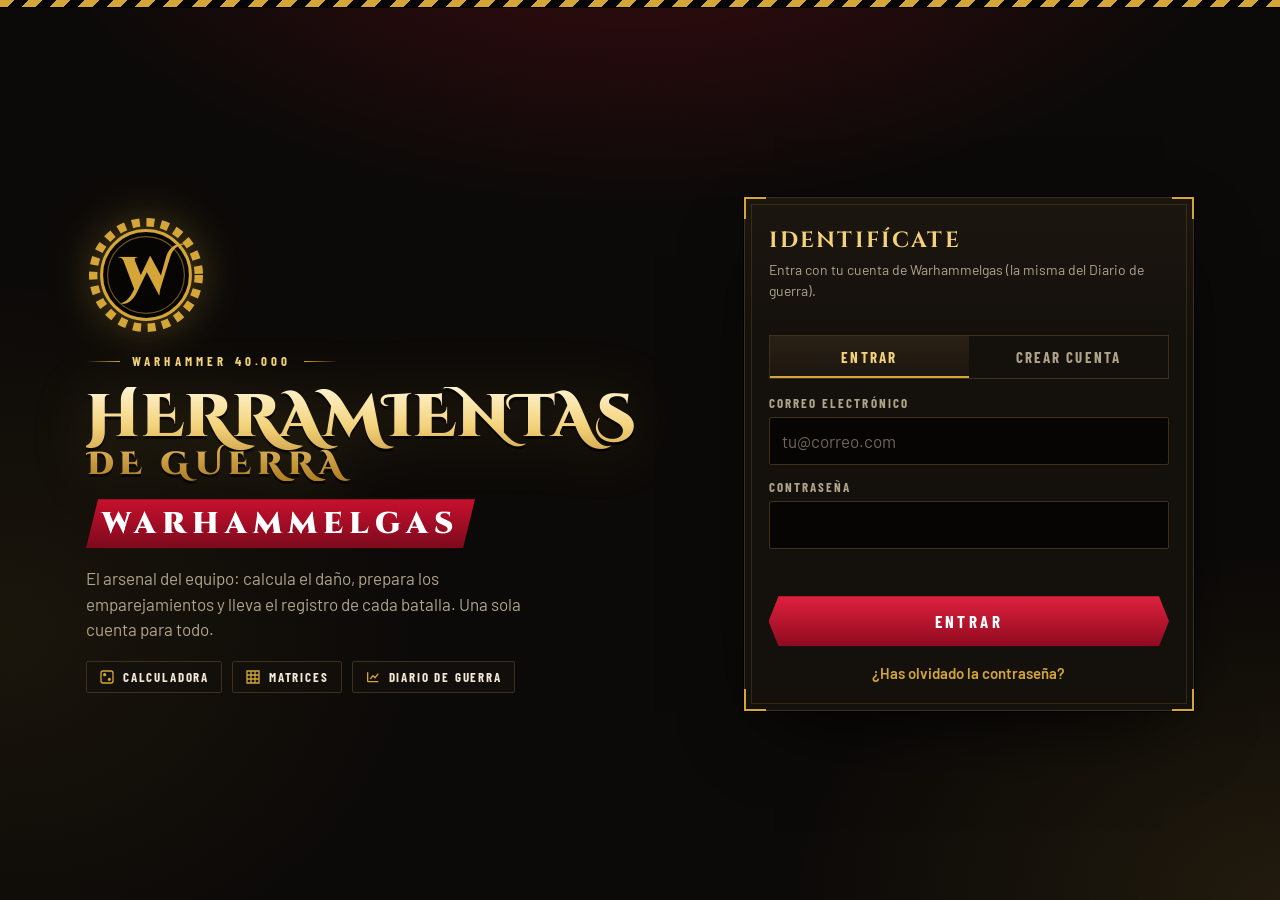
==== commit f1b2e613: "Inicio: quitar Talavera y franja de ejércitos; 6 paletas oscuras de color para elegir Co-Authored-By" ====
--- a/inicio.html
+++ b/inicio.html
@@ -11,7 +11,7 @@
 <style>
 /* Grimdark: negro cálido, oro viejo y rojo sangre. Mismo aspecto en claro y oscuro a propósito (es una portada). */
 :root{
-  --bg:#0b0907; --bg2:#15100b; --panel:#14100c; --panel2:#1c1610; --line:#3d301d; --line2:#2a2115;
+  --bg:#0b0907; --deep:#070504; --glow:rgba(200,16,46,.28); --panel:#14100c; --panel2:#1c1610; --line:#3d301d; --line2:#2a2115;
   --fg:#f1e9d6; --muted:#b0a48b; --gold:#d4a63a; --gold2:#f3d27a; --red:#c8102e; --red2:#7d0a1c;
   --f-goth:"Cinzel",Georgia,serif; --f-deco:"Cinzel Decorative","Cinzel",Georgia,serif;
   --f-display:"Barlow Condensed","Arial Narrow",sans-serif; --f-body:"Barlow",system-ui,-apple-system,"Segoe UI",sans-serif;
@@ -22,7 +22,7 @@
 *{box-sizing:border-box}
 html,body{margin:0}
 body{min-height:100vh;background:
-   radial-gradient(900px 520px at 50% -160px,rgba(200,16,46,.28),transparent 70%),
+   radial-gradient(900px 520px at 50% -160px,var(--glow),transparent 70%),
    radial-gradient(700px 500px at 100% 100%,rgba(212,166,58,.10),transparent 70%),
    radial-gradient(600px 500px at 0% 70%,rgba(212,166,58,.07),transparent 70%),
    var(--bg);
@@ -31,9 +31,17 @@
 body::after{content:"";position:fixed;inset:0;pointer-events:none;z-index:0;opacity:.09;mix-blend-mode:overlay;
   background-image:url("data:image/svg+xml;utf8,<svg xmlns='http://www.w3.org/2000/svg' width='180' height='180'><filter id='n'><feTurbulence type='fractalNoise' baseFrequency='.85' numOctaves='2' stitchTiles='stitch'/><feColorMatrix values='0 0 0 0 1  0 0 0 0 .9  0 0 0 0 .7  0 0 0 .9 0'/></filter><rect width='180' height='180' filter='url(%23n)'/></svg>")}
 /* franja de peligro arriba */
-.hazard{height:8px;background:repeating-linear-gradient(-45deg,var(--gold) 0 10px,#0b0907 10px 20px);border-bottom:1px solid #000;position:relative;z-index:2}
+.hazard{height:8px;background:repeating-linear-gradient(-45deg,var(--gold) 0 10px,var(--deep) 10px 20px);border-bottom:1px solid #000;position:relative;z-index:2}
 .wrap{max-width:1140px;margin:0 auto;padding:0 16px;position:relative;z-index:1}
 [hidden]{display:none!important}
+
+/* Paletas: oscuras pero con color (se elige con data-pal en <html>) */
+html[data-pal="granate"]{--bg:#2a0d13;--deep:#1a070b;--glow:rgba(255,70,90,.30);--panel:#36111a;--panel2:#451622;--line:#6e2a36;--line2:#4f1c27;--muted:#cfa9ad}
+html[data-pal="ultramar"]{--bg:#0e1a33;--deep:#081122;--glow:rgba(90,150,255,.30);--panel:#14254a;--panel2:#1b3060;--line:#36508a;--line2:#243c6c;--muted:#a9b9d6;--red:#c8102e}
+html[data-pal="bosque"]{--bg:#12241b;--deep:#0a1610;--glow:rgba(120,200,140,.22);--panel:#183026;--panel2:#1f3d30;--line:#3d6250;--line2:#2a4a3b;--muted:#a9c2b3}
+html[data-pal="pizarra"]{--bg:#1d242c;--deep:#12171d;--glow:rgba(160,190,220,.20);--panel:#262f39;--panel2:#2f3a46;--line:#4c5b6b;--line2:#38444f;--muted:#aeb9c4}
+html[data-pal="caos"]{--bg:#221335;--deep:#150b22;--glow:rgba(200,110,255,.28);--panel:#2c1944;--panel2:#382056;--line:#5e3d85;--line2:#432a63;--muted:#c3afd8}
+html[data-pal="oxido"]{--bg:#2b1a0f;--deep:#1b0f08;--glow:rgba(255,140,60,.26);--panel:#372214;--panel2:#452b19;--line:#73492c;--line2:#55361f;--muted:#d1b59c}
 
 /* barra superior (solo dentro) */
 .top{display:flex;align-items:center;justify-content:space-between;gap:12px;padding-block:14px;border-bottom:1px solid var(--line2)}
@@ -70,11 +78,11 @@
 .tag{margin:0;color:var(--muted);max-width:46ch;font-size:17px}
 .tools{display:flex;gap:10px;flex-wrap:wrap}
 @media (max-width:900px){.tools,.brandname{justify-content:center}}
-.tools span{display:inline-flex;align-items:center;gap:8px;font:700 13px var(--f-display);letter-spacing:.14em;text-transform:uppercase;color:var(--fg);padding:7px 12px;border:1px solid var(--line);background:rgba(20,16,12,.7);border-radius:2px}
+.tools span{display:inline-flex;align-items:center;gap:8px;font:700 13px var(--f-display);letter-spacing:.14em;text-transform:uppercase;color:var(--fg);padding:7px 12px;border:1px solid var(--line);background:color-mix(in srgb,var(--panel) 75%,transparent);border-radius:2px}
 .tools svg{width:16px;height:16px;color:var(--gold)}
 
 /* tarjeta de entrada: placa con esquinas de oro */
-.plate{position:relative;background:linear-gradient(180deg,#1d1710,var(--panel) 140px);border:1px solid var(--line);border-radius:2px;padding:28px 24px 24px;box-shadow:0 30px 80px -30px #000,0 0 0 1px #000}
+.plate{position:relative;background:linear-gradient(180deg,var(--panel2),var(--panel) 140px);border:1px solid var(--line);border-radius:2px;padding:28px 24px 24px;box-shadow:0 30px 80px -30px #000,0 0 0 1px #000}
 .plate::before{content:"";position:absolute;inset:6px;border:1px solid rgba(212,166,58,.16);pointer-events:none}
 .plate::after{content:"";position:absolute;inset:-1px;pointer-events:none;background:
  linear-gradient(var(--gold),var(--gold)) top left/22px 2px no-repeat,linear-gradient(var(--gold),var(--gold)) top left/2px 22px no-repeat,
@@ -86,10 +94,10 @@
 .gate-in{display:flex;flex-direction:column;gap:16px;position:relative;z-index:1}
 .tabs{display:grid;grid-template-columns:1fr 1fr;border:1px solid var(--line)}
 .tabs button{border:0;background:transparent;padding:12px 8px;font:700 15px var(--f-display);letter-spacing:.14em;text-transform:uppercase;color:var(--muted);cursor:pointer}
-.tabs button[aria-selected="true"]{background:linear-gradient(180deg,#2a2013,#1c160f);color:var(--gold2);box-shadow:inset 0 -2px 0 var(--gold)}
+.tabs button[aria-selected="true"]{background:linear-gradient(180deg,var(--line2),var(--panel2));color:var(--gold2);box-shadow:inset 0 -2px 0 var(--gold)}
 form{display:flex;flex-direction:column;gap:14px}
 label{display:flex;flex-direction:column;gap:6px;font:700 13px var(--f-display);letter-spacing:.16em;text-transform:uppercase;color:var(--muted)}
-input{font:400 17px var(--f-body);padding:13px 12px;border:1px solid var(--line);border-radius:2px;background:#0b0907;color:var(--fg)}
+input{font:400 17px var(--f-body);padding:13px 12px;border:1px solid var(--line);border-radius:2px;background:var(--deep);color:var(--fg)}
 input::placeholder{color:#6f6553}
 input:focus{border-color:var(--gold);outline:none;box-shadow:0 0 0 3px rgba(212,166,58,.18)}
 .primary{border:0;padding:15px;font:700 17px var(--f-display);letter-spacing:.2em;text-transform:uppercase;color:#fff;cursor:pointer;
@@ -111,7 +119,7 @@
 .cards{display:grid;grid-template-columns:repeat(3,minmax(0,1fr));gap:22px;padding-bottom:28px}
 @media (max-width:900px){.cards{grid-template-columns:minmax(0,1fr)}}
 .card{--c:var(--gold);position:relative;display:flex;flex-direction:column;gap:12px;min-height:330px;padding:26px 24px 22px;text-decoration:none;color:var(--fg);overflow:hidden;
-  background:radial-gradient(420px 260px at 100% 0,color-mix(in srgb,var(--c) 34%,transparent),transparent 70%),linear-gradient(180deg,#1b150f,#100c09);
+  background:radial-gradient(420px 260px at 100% 0,color-mix(in srgb,var(--c) 34%,transparent),transparent 70%),linear-gradient(180deg,var(--panel2),var(--panel));
   border:1px solid var(--line);border-radius:2px;box-shadow:0 24px 60px -30px #000;transition:transform .2s,border-color .2s,box-shadow .2s}
 .card::before{content:"";position:absolute;inset:6px;border:1px solid color-mix(in srgb,var(--c) 30%,transparent);pointer-events:none}
 .card:hover{transform:translateY(-4px);border-color:var(--c);box-shadow:0 0 0 1px var(--c),0 30px 70px -30px color-mix(in srgb,var(--c) 70%,#000)}
@@ -128,13 +136,6 @@
 .card:hover .go i{transform:translateX(6px)}
 
 /* franja del equipo */
-.roster{border-top:1px solid var(--line2);padding-block:22px 40px;display:flex;flex-direction:column;gap:12px;align-items:center;text-align:center}
-.roster .team{font-size:12px}
-.armies{display:flex;flex-wrap:wrap;justify-content:center;gap:10px}
-.army{display:flex;align-items:center;gap:8px;padding:4px 12px 4px 4px;border:1px solid var(--line);background:rgba(20,16,12,.8);font:600 14px var(--f-display);letter-spacing:.06em;color:var(--fg)}
-.army img{width:44px;height:26px;object-fit:cover;display:block;filter:saturate(1.1)}
-.intro .armies{justify-content:flex-start}
-@media (max-width:900px){.intro .armies{justify-content:center}}
 @media (prefers-reduced-motion:reduce){*{animation:none!important;transition:none!important}}
 </style>
 </head>
@@ -144,7 +145,7 @@
 <svg width="0" height="0" style="position:absolute" aria-hidden="true">
   <symbol id="crest" viewBox="0 0 100 100">
     <g class="ring"><circle cx="50" cy="50" r="44" fill="none" stroke="currentColor" stroke-width="7" stroke-dasharray="6.6 5.6"/></g>
-    <circle cx="50" cy="50" r="37" fill="#0b0907" stroke="currentColor" stroke-width="2.5"/>
+    <circle cx="50" cy="50" r="37" fill="var(--deep)" stroke="currentColor" stroke-width="2.5"/>
     <circle cx="50" cy="50" r="32" fill="none" stroke="currentColor" stroke-width="1" opacity=".5"/>
     <text x="50" y="66" text-anchor="middle" font-family="Cinzel Decorative, Cinzel, Georgia, serif" font-weight="900" font-size="44" fill="currentColor">W</text>
   </symbol>
@@ -160,9 +161,9 @@
   <section class="wrap hero" id="gate">
     <div class="intro">
       <svg class="crest" aria-hidden="true"><use href="#crest"/></svg>
-      <div class="team">Equipo de Talavera</div>
+      <div class="team">Warhammer 40.000</div>
       <h1 class="title">Herramientas<span>de Guerra</span></h1>
-      <div class="brandname"><strong>Warhammelgas</strong><small>Warhammer 40.000</small></div>
+      <div class="brandname"><strong>Warhammelgas</strong></div>
       <p class="tag">El arsenal del equipo: calcula el daño, prepara los emparejamientos y lleva el registro de cada batalla. Una sola cuenta para todo.</p>
       <div class="tools">
         <span><svg viewBox="0 0 24 24" fill="none" stroke="currentColor" stroke-width="2"><rect x="3" y="3" width="18" height="18" rx="3"/><circle cx="8.5" cy="8.5" r="1.4" fill="currentColor"/><circle cx="15.5" cy="15.5" r="1.4" fill="currentColor"/></svg>Calculadora</span>
@@ -179,7 +180,7 @@
       <div class="hubhead">
         <svg class="crest" aria-hidden="true"><use href="#crest"/></svg>
         <div>
-          <div class="team">Warhammelgas · Talavera</div>
+          <div class="team">Warhammelgas</div>
           <h1 class="title">Herramientas de Guerra</h1>
           <p id="hola">Elige tu herramienta. Ya has entrado y las tres usan tu misma cuenta.</p>
         </div>
@@ -213,17 +214,6 @@
     </div>
   </section>
 
-  <footer class="wrap roster">
-    <div class="team">Los ejércitos de Warhammelgas</div>
-    <div class="armies">
-      <span class="army"><img src="img/facciones/Grey_Knights.jpg" alt="">Caballeros Grises</span>
-      <span class="army"><img src="img/facciones/Adeptus_Custodes.jpg" alt="">Adeptus Custodes</span>
-      <span class="army"><img src="img/facciones/Orks.jpg" alt="">Orkos</span>
-      <span class="army"><img src="img/facciones/Tyranids.jpg" alt="">Tiránidos</span>
-      <span class="army"><img src="img/facciones/Space_Wolves.jpg" alt="">Lobos Espaciales</span>
-      <span class="army"><img src="img/facciones/Astra_Militarum.jpg" alt="">Astra Militarum</span>
-    </div>
-  </footer>
 </main>
 
 <script src="vendor/supabase.js"></script>
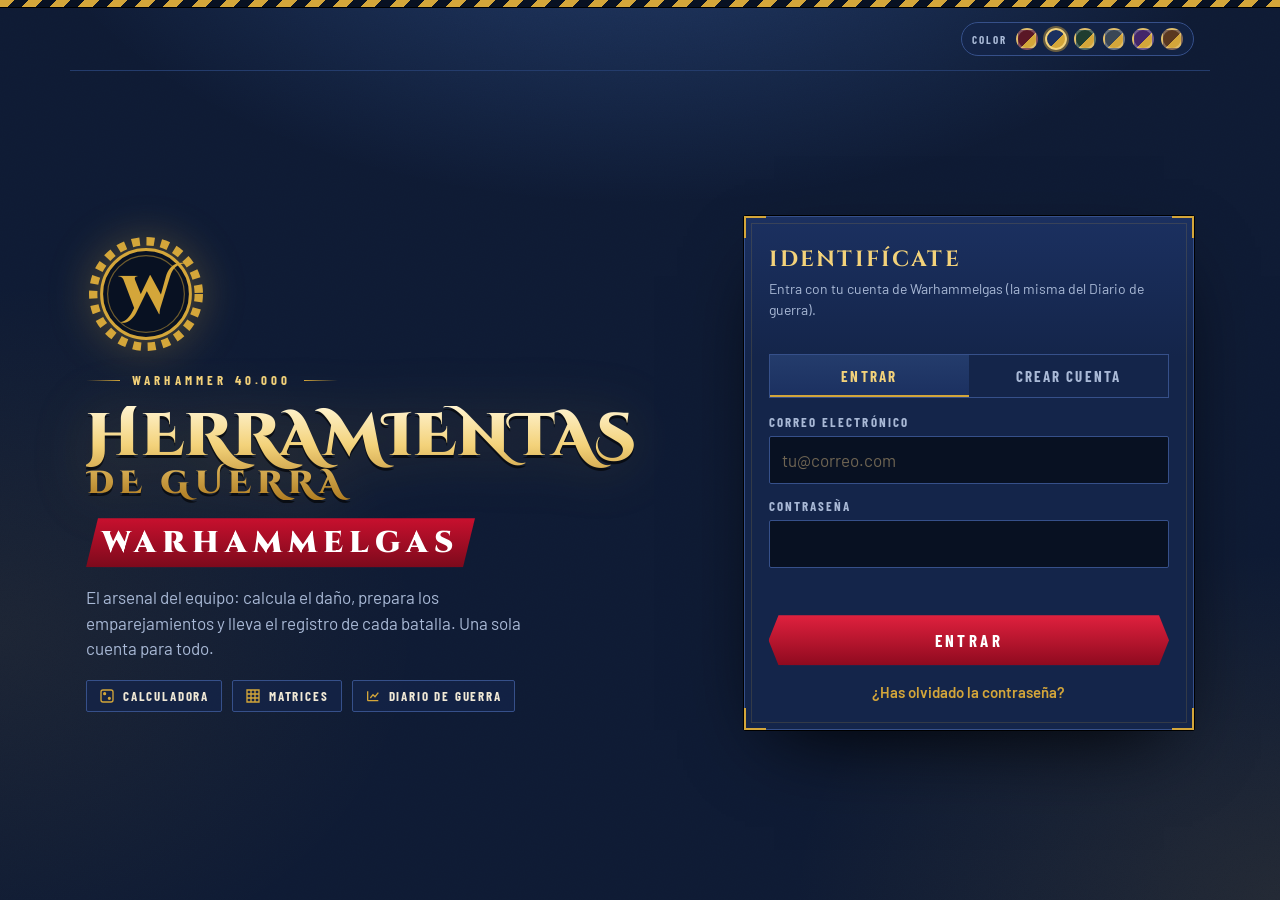
==== commit b723d1cb: "Inicio: selector de color arriba (6 paletas), ultramar por defecto y recordado en el navegador Co-Au" ====
--- a/inicio.html
+++ b/inicio.html
@@ -1,9 +1,11 @@
 <!doctype html>
-<html lang="es">
+<html lang="es" data-pal="ultramar">
 <head>
 <meta charset="utf-8">
 <meta name="viewport" content="width=device-width,initial-scale=1,viewport-fit=cover">
-<meta name="theme-color" content="#0b0907">
+<meta name="theme-color" content="#0e1a33">
+<script>/* color elegido por el usuario (por defecto ultramar) */
+try{var _p=localStorage.getItem("hdg.pal");if(/^(granate|ultramar|bosque|pizarra|caos|oxido)$/.test(_p))document.documentElement.setAttribute("data-pal",_p)}catch(e){}</script>
 <title>Herramientas de Guerra · Warhammelgas</title>
 <link rel="icon" href="img/icono.svg" type="image/svg+xml">
 <link rel="preconnect" href="https://fonts.googleapis.com">
@@ -47,6 +49,14 @@
 .top{display:flex;align-items:center;justify-content:space-between;gap:12px;padding-block:14px;border-bottom:1px solid var(--line2)}
 .mini{display:flex;align-items:center;gap:10px;font:700 15px var(--f-goth);letter-spacing:.14em;text-transform:uppercase;color:var(--gold)}
 .mini svg{width:34px;height:34px}
+.top .right{display:flex;align-items:center;gap:18px;margin-left:auto;flex-wrap:wrap;justify-content:flex-end}
+.pal{display:flex;align-items:center;gap:7px;padding:5px 10px;border:1px solid var(--line);background:color-mix(in srgb,var(--panel) 70%,transparent);border-radius:999px}
+.pal-l{font:700 11px var(--f-display);letter-spacing:.18em;text-transform:uppercase;color:var(--muted);margin-right:2px}
+.pal button{width:22px;height:22px;padding:0;border-radius:50%;cursor:pointer;border:2px solid rgba(255,255,255,.25);background:linear-gradient(135deg,var(--s1) 0 58%,var(--s2) 58%);transition:transform .15s,border-color .15s}
+.pal button:hover{transform:scale(1.15)}
+.pal button[aria-checked="true"]{border-color:var(--gold2);box-shadow:0 0 0 2px color-mix(in srgb,var(--gold) 45%,transparent)}
+.pal button:focus-visible{outline:2px solid var(--gold2);outline-offset:2px}
+@media (max-width:480px){.pal-l{display:none}.pal{gap:6px;padding:4px 8px}.pal button{width:20px;height:20px}.top .right{gap:10px}}
 .who{display:flex;align-items:center;gap:14px;font-weight:500;color:var(--muted)}
 .who b{color:var(--fg);font-weight:600}
 .who span{white-space:nowrap}
@@ -60,7 +70,7 @@
 @keyframes spin{to{transform:rotate(360deg)}}
 
 /* portada (login) */
-.hero{display:grid;grid-template-columns:minmax(0,1.15fr) minmax(0,.85fr);gap:48px;align-items:center;min-height:calc(100vh - 8px);padding-block:40px}
+.hero{display:grid;grid-template-columns:minmax(0,1.15fr) minmax(0,.85fr);gap:48px;align-items:center;min-height:calc(100vh - 80px);padding-block:24px 40px}
 @media (max-width:900px){.hero{grid-template-columns:minmax(0,1fr);gap:28px;min-height:0;padding-block:28px 48px}}
 .intro{display:flex;flex-direction:column;gap:18px}
 .intro .crest{width:120px;height:120px}
@@ -151,9 +161,20 @@
   </symbol>
 </svg>
 
-<header class="wrap top" id="topbar" hidden>
-  <div class="mini"><svg class="crest"><use href="#crest"/></svg>Warhammelgas</div>
-  <div class="who"><span>Hola, <b id="whoName"></b></span><button type="button" id="logout">Salir</button></div>
+<header class="wrap top" id="topbar">
+  <div class="mini" id="mini" hidden><svg class="crest"><use href="#crest"/></svg>Warhammelgas</div>
+  <div class="right">
+    <div class="pal" role="radiogroup" aria-label="Color de la página">
+      <span class="pal-l">Color</span>
+      <button type="button" role="radio" data-p="granate" title="Granate imperial" aria-label="Granate imperial" style="--s1:#5a1726;--s2:#d4a63a"></button>
+      <button type="button" role="radio" data-p="ultramar" title="Azul ultramar" aria-label="Azul ultramar" style="--s1:#1b3060;--s2:#d4a63a"></button>
+      <button type="button" role="radio" data-p="bosque" title="Verde bosque" aria-label="Verde bosque" style="--s1:#1f3d30;--s2:#d4a63a"></button>
+      <button type="button" role="radio" data-p="pizarra" title="Pizarra acero" aria-label="Pizarra acero" style="--s1:#3a4756;--s2:#d4a63a"></button>
+      <button type="button" role="radio" data-p="caos" title="Púrpura caos" aria-label="Púrpura caos" style="--s1:#43266a;--s2:#d4a63a"></button>
+      <button type="button" role="radio" data-p="oxido" title="Óxido y bronce" aria-label="Óxido y bronce" style="--s1:#5a3820;--s2:#d4a63a"></button>
+    </div>
+    <div class="who" id="who" hidden><span>Hola, <b id="whoName"></b></span><button type="button" id="logout">Salir</button></div>
+  </div>
 </header>
 
 <main>
@@ -257,7 +278,7 @@
       (reset ? '<button type="button" class="ghost" data-m="login">Volver</button>' : '') +
       '</form>';
     if(msg) $("msg").textContent = msg;
-    $("gate").hidden = false; $("hub").hidden = true; $("topbar").hidden = true;
+    $("gate").hidden = false; $("hub").hidden = true; $("mini").hidden = true; $("who").hidden = true;
   }
 
   document.addEventListener("click", function(e){ var b = e.target.closest("[data-m]"); if(b) gate(b.dataset.m); });
@@ -285,12 +306,24 @@
   function entrar(session){
     var dest = volver();
     if(dest){ location.replace(dest); return; }
-    $("gate").hidden = true; $("hub").hidden = false; $("topbar").hidden = false;
+    $("gate").hidden = true; $("hub").hidden = false; $("mini").hidden = false; $("who").hidden = false;
     var n = DGSesion.nombre(session.user);
     $("whoName").textContent = n;
     $("hola").innerHTML = "Bienvenido, <b></b>. Elige tu herramienta: las tres usan tu misma cuenta.";
     $("hola").querySelector("b").textContent = n;
   }
+
+  // selector de color
+  var PALS = ["granate","ultramar","bosque","pizarra","caos","oxido"], PC = {granate:"#2a0d13",ultramar:"#0e1a33",bosque:"#12241b",pizarra:"#1d242c",caos:"#221335",oxido:"#2b1a0f"};
+  function setPal(p, save){
+    if(PALS.indexOf(p) < 0) p = "ultramar";
+    document.documentElement.setAttribute("data-pal", p);
+    document.querySelectorAll(".pal button").forEach(function(b){ b.setAttribute("aria-checked", String(b.dataset.p === p)); });
+    var m = document.querySelector('meta[name="theme-color"]'); if(m) m.content = PC[p];
+    if(save){ try{ localStorage.setItem("hdg.pal", p); }catch(e){} }
+  }
+  setPal(document.documentElement.getAttribute("data-pal"));
+  document.querySelectorAll(".pal button").forEach(function(b){ b.onclick = function(){ setPal(b.dataset.p, true); }; });
 
   $("logout").onclick = async function(){ await sb.auth.signOut(); };
 
